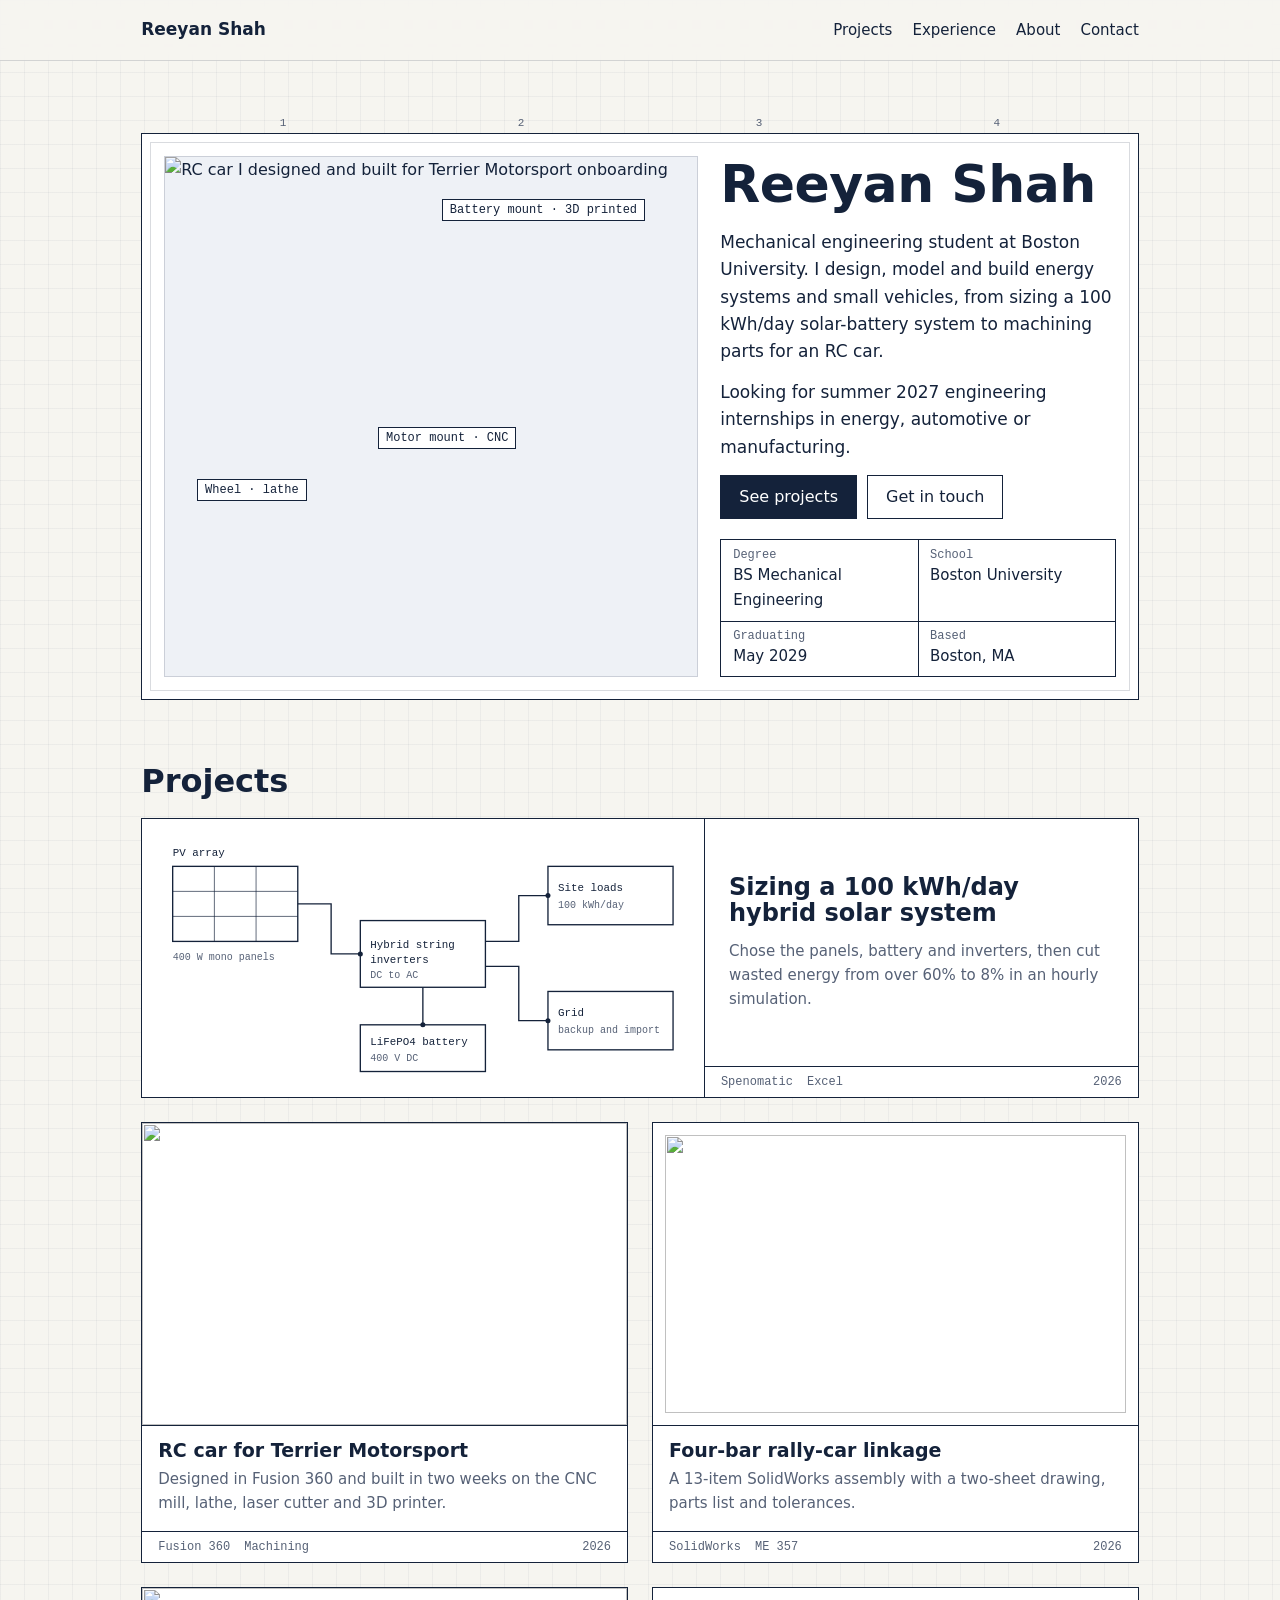
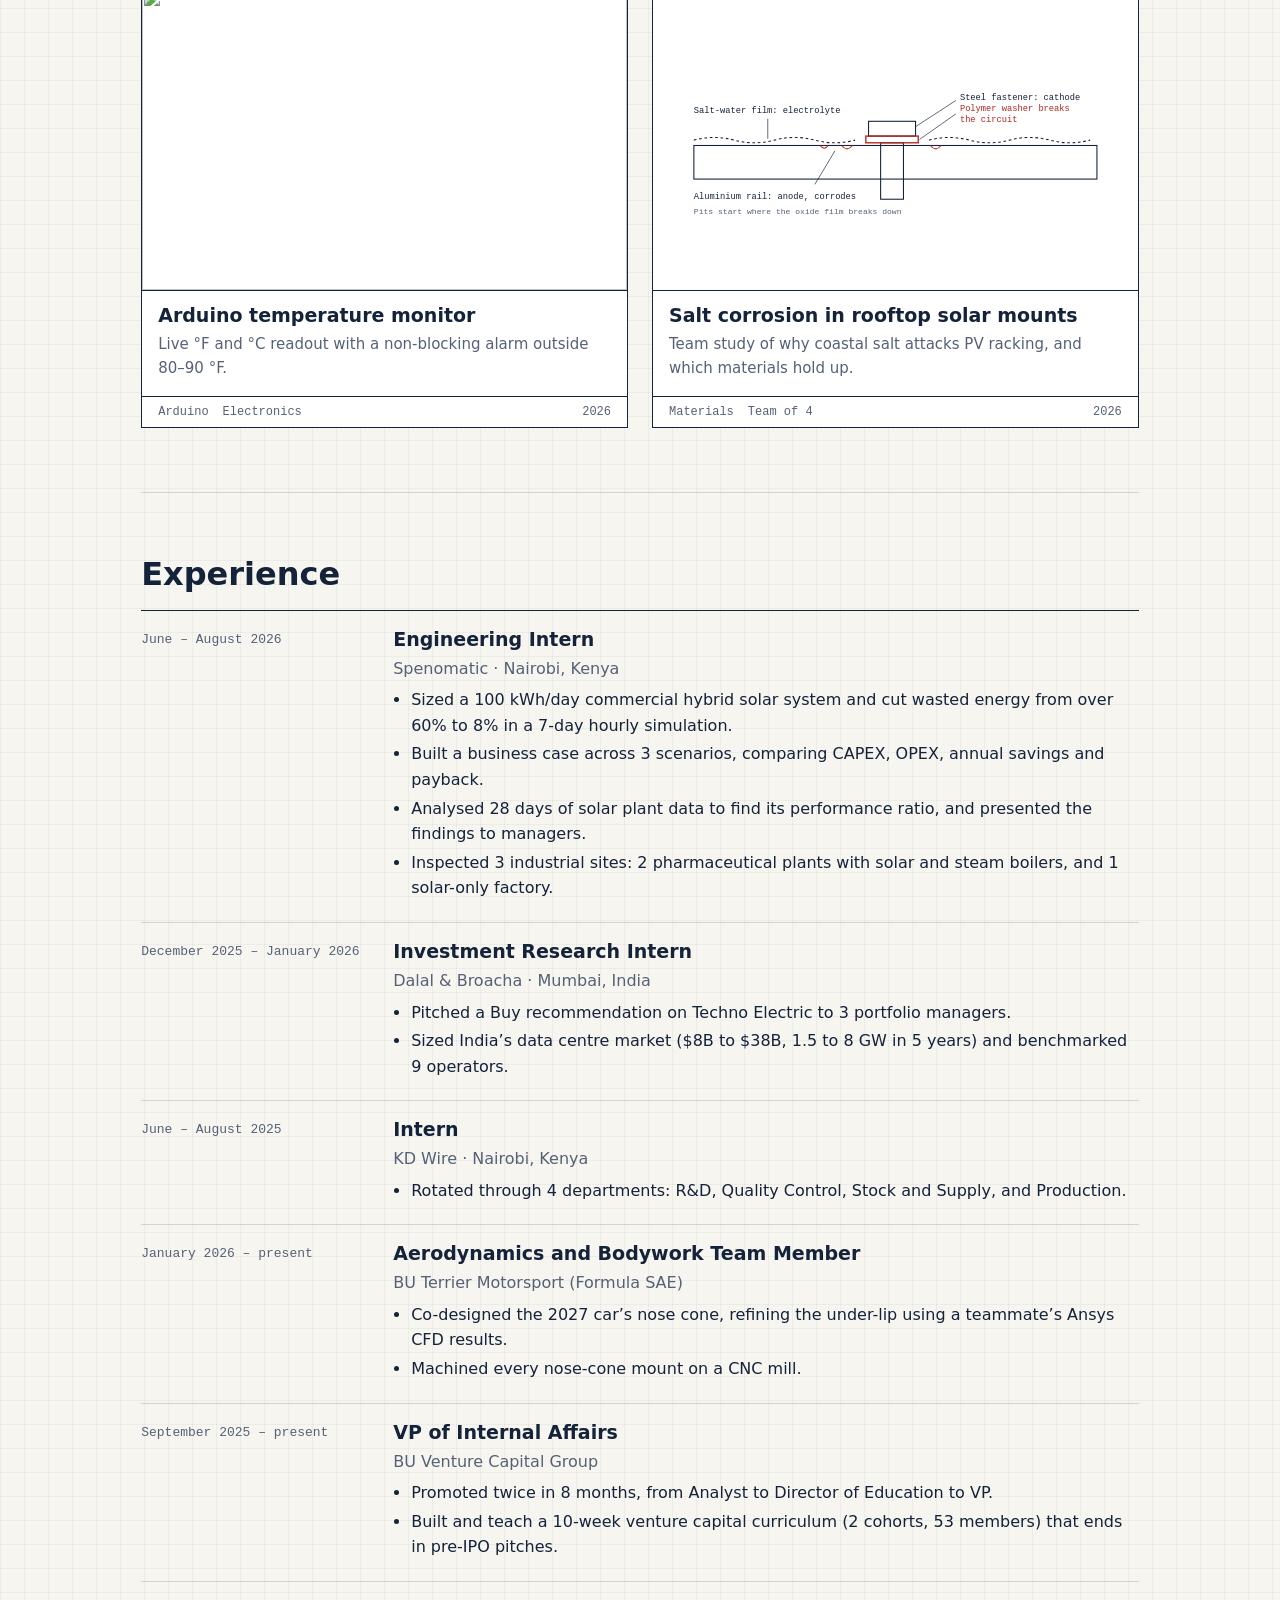
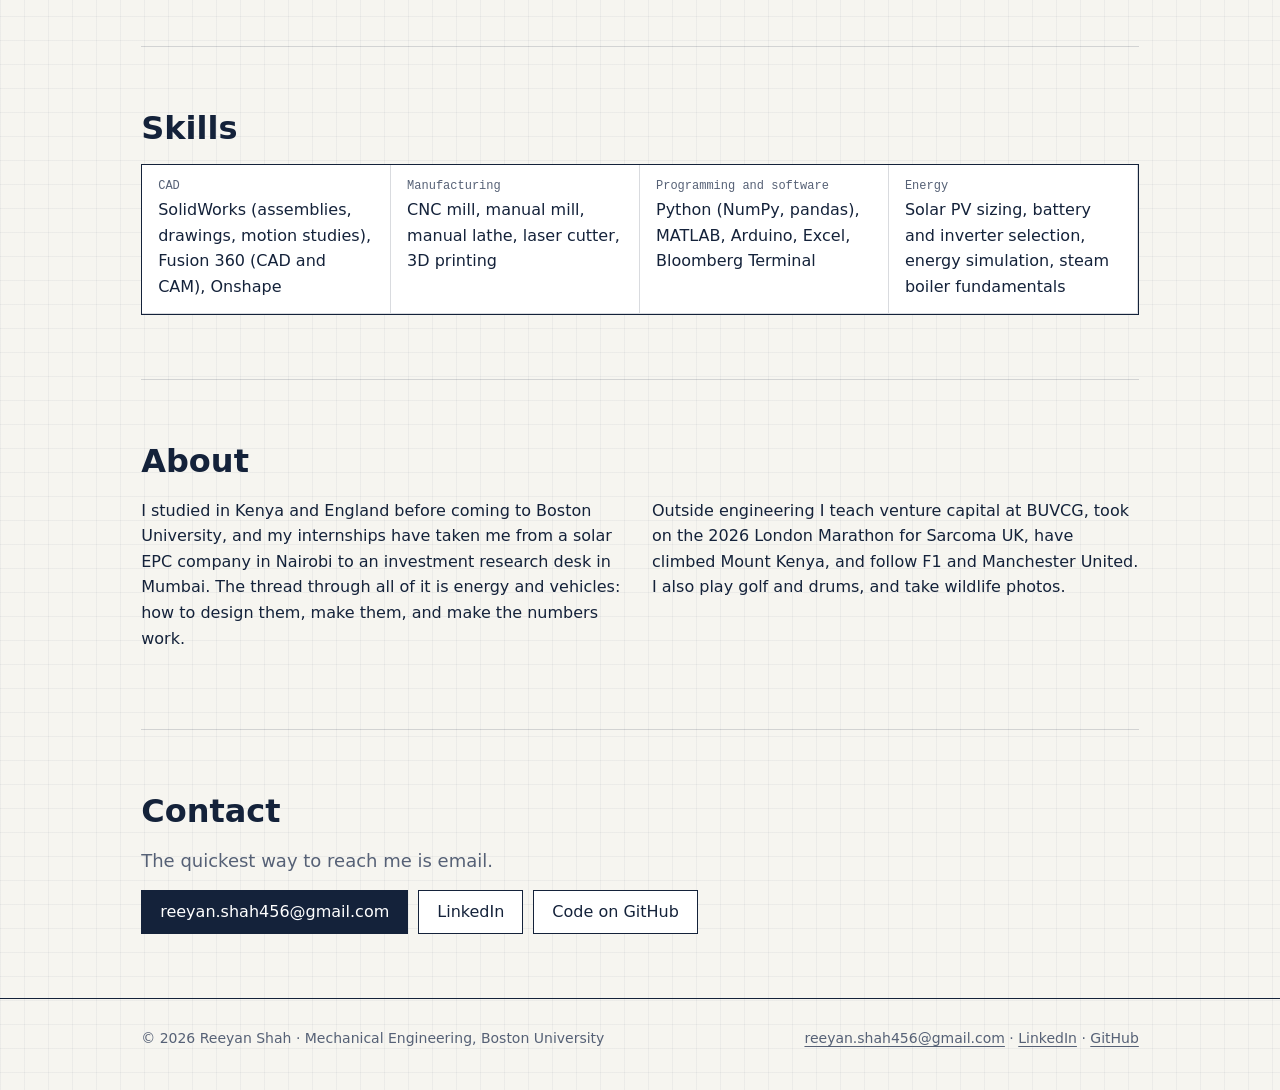
==== index.html @ 86ff1355 "Add files via upload" ====
<!DOCTYPE html>
<html lang="en"><head><meta charset="utf-8"><meta name="viewport" content="width=device-width,initial-scale=1">
<title>Reeyan Shah · Mechanical Engineering</title><meta name="description" content="Portfolio of Reeyan Shah, mechanical engineering student at Boston University.">
<link rel="stylesheet" href="style.css"></head><body>
<header class="top"><div class="wrap"><a class="brand" href="index.html">Reeyan Shah</a><nav aria-label="Main"><a href="index.html#projects">Projects</a><a href="index.html#experience">Experience</a><a href="index.html#about">About</a><a href="index.html#contact">Contact</a></nav></div></header>
<main><div class="wrap hero"><div class="sheet"><div class="zones" aria-hidden="true"><span>1</span><span>2</span><span>3</span><span>4</span></div>
<div class="pic"><img src="img/rc-car.jpg" alt="RC car I designed and built for Terrier Motorsport onboarding">
<span class="callout" style="left:6%;top:62%">Wheel · lathe</span><span class="callout" style="left:52%;top:8%">Battery mount · 3D printed</span><span class="callout" style="left:40%;top:52%">Motor mount · CNC</span></div>
<div class="side"><div><h1>Reeyan Shah</h1><p style="margin-top:16px">Mechanical engineering student at Boston University. I design, model and build energy systems and small vehicles, from sizing a 100 kWh/day solar-battery system to machining parts for an RC car.</p>
<p>Looking for summer 2027 engineering internships in energy, automotive or manufacturing.</p>
<div class="btns"><a class="btn solid" href="#projects">See projects</a><a class="btn" href="#contact">Get in touch</a></div></div>
<div class="tb"><div class=""><small>Degree</small><b>BS Mechanical Engineering</b></div><div class=""><small>School</small><b>Boston University</b></div><div class=""><small>Graduating</small><b>May 2029</b></div><div class=""><small>Based</small><b>Boston, MA</b></div></div></div></div></div>
<div class="wrap"><section id="projects"><h2>Projects</h2><div class="cards"><a class="card wide" href="solar.html"><div class="img contain"><div style="padding:14px;background:var(--paper);height:100%;display:flex;align-items:center"><svg viewBox="0 0 640 300" role="img" aria-labelledby="sst sd" style="width:100%;height:auto;color:var(--ink)"><title id="sst">Hybrid solar system layout</title><desc id="sd">Solar panels feed hybrid string inverters, which charge a 400 volt lithium iron phosphate battery, supply the site's loads, and connect to the grid.</desc>
<g fill="none" stroke="currentColor" stroke-width="1.6">
<rect x="20" y="40" width="150" height="90"/><path d="M20 70h150M20 100h150M70 40v90M120 40v90" stroke-width=".8"/>
<rect x="245" y="105" width="150" height="80"/>
<rect x="470" y="40" width="150" height="70"/>
<rect x="470" y="190" width="150" height="70"/>
<rect x="245" y="230" width="150" height="56"/>
<path d="M170 85h40v60h35M395 130h40v-55h35M395 160h40v65h35M320 185v45"/>
</g>
<g fill="currentColor"><circle cx="245" cy="145" r="3"/><circle cx="470" cy="75" r="3"/><circle cx="470" cy="225" r="3"/><circle cx="320" cy="230" r="3"/></g>
<g font-size="13" fill="currentColor">
<text x="20" y="28">PV array</text><text x="20" y="152" font-size="12" fill="var(--muted)">400 W mono panels</text>
<text x="257" y="138">Hybrid string</text><text x="257" y="156">inverters</text><text x="257" y="174" font-size="12" fill="var(--muted)">DC to AC</text>
<text x="482" y="70">Site loads</text><text x="482" y="90" font-size="12" fill="var(--muted)">100 kWh/day</text>
<text x="482" y="220">Grid</text><text x="482" y="240" font-size="12" fill="var(--muted)">backup and import</text>
<text x="257" y="254">LiFePO4 battery</text><text x="257" y="273" font-size="12" fill="var(--muted)">400 V DC</text>
</g></svg></div></div><div class="body"><h3>Sizing a 100 kWh/day hybrid solar system</h3><p>Chose the panels, battery and inverters, then cut wasted energy from over 60% to 8% in an hourly simulation.</p></div><div class="meta"><span>Spenomatic</span><span>Excel</span><span>2026</span></div></a><a class="card" href="rc-car.html"><div class="img"><img src="img/rc-car.jpg" alt="" loading="lazy"></div><div class="body"><h3>RC car for Terrier Motorsport</h3><p>Designed in Fusion 360 and built in two weeks on the CNC mill, lathe, laser cutter and 3D printer.</p></div><div class="meta"><span>Fusion 360</span><span>Machining</span><span>2026</span></div></a><a class="card" href="four-bar.html"><div class="img contain"><img src="img/fourbar-render.jpg" alt="" loading="lazy"></div><div class="body"><h3>Four-bar rally-car linkage</h3><p>A 13-item SolidWorks assembly with a two-sheet drawing, parts list and tolerances.</p></div><div class="meta"><span>SolidWorks</span><span>ME 357</span><span>2026</span></div></a><a class="card" href="temperature-monitor.html"><div class="img"><img src="img/arduino-front.jpg" alt="" loading="lazy"></div><div class="body"><h3>Arduino temperature monitor</h3><p>Live °F and °C readout with a non-blocking alarm outside 80–90 °F.</p></div><div class="meta"><span>Arduino</span><span>Electronics</span><span>2026</span></div></a><a class="card" href="corrosion.html"><div class="img contain"><div style="padding:14px;background:var(--paper);height:100%;display:flex;align-items:center"><svg viewBox="0 0 680 300" role="img" aria-labelledby="cst cd" style="width:100%;height:auto;color:var(--ink)"><title id="cst">Galvanic corrosion at a mounting bolt</title><desc id="cd">An aluminium rail and a steel bolt sit in a film of salty water, which makes the aluminium corrode. A polymer washer between them breaks the circuit.</desc>
<g fill="none" stroke="currentColor" stroke-width="1.6">
<rect x="40" y="160" width="600" height="50"/>
<rect x="300" y="124" width="70" height="22"/><rect x="318" y="156" width="34" height="84"/>
<path d="M40 152q30-8 60 0t60 0 60 0 60 0M390 152q30-8 60 0t60 0 60 0 60 0" stroke-dasharray="4 4"/>
<path d="M260 160q8 10 16 0M392 160q8 10 16 0M228 160q6 8 12 0" stroke="var(--red)"/>
<path d="M370 132l60-39M376 151l54-38M150 150l0-30M250 168l-30 50" stroke-width="1" />
</g>
<rect x="296" y="146" width="78" height="10" fill="none" stroke="var(--red)" stroke-width="2"/>
<g font-size="13" fill="currentColor">
<text x="436" y="93">Steel fastener: cathode</text>
<text x="436" y="109" fill="var(--red)">Polymer washer breaks</text><text x="436" y="125" fill="var(--red)">the circuit</text>
<text x="40" y="112">Salt-water film: electrolyte</text>
<text x="40" y="240">Aluminium rail: anode, corrodes</text>
<text x="40" y="262" font-size="12" fill="var(--muted)">Pits start where the oxide film breaks down</text>
</g></svg></div></div><div class="body"><h3>Salt corrosion in rooftop solar mounts</h3><p>Team study of why coastal salt attacks PV racking, and which materials hold up.</p></div><div class="meta"><span>Materials</span><span>Team of 4</span><span>2026</span></div></a></div></section>
<section id="experience"><h2>Experience</h2><div class="rows"><div class="row"><div class="when">June – August 2026</div><div><h3>Engineering Intern</h3><div class="org">Spenomatic · Nairobi, Kenya</div><ul><li>Sized a 100 kWh/day commercial hybrid solar system and cut wasted energy from over 60% to 8% in a 7-day hourly simulation.</li><li>Built a business case across 3 scenarios, comparing CAPEX, OPEX, annual savings and payback.</li><li>Analysed 28 days of solar plant data to find its performance ratio, and presented the findings to managers.</li><li>Inspected 3 industrial sites: 2 pharmaceutical plants with solar and steam boilers, and 1 solar-only factory.</li></ul></div></div><div class="row"><div class="when">December 2025 – January 2026</div><div><h3>Investment Research Intern</h3><div class="org">Dalal &amp; Broacha · Mumbai, India</div><ul><li>Pitched a Buy recommendation on Techno Electric to 3 portfolio managers.</li><li>Sized India’s data centre market ($8B to $38B, 1.5 to 8 GW in 5 years) and benchmarked 9 operators.</li></ul></div></div><div class="row"><div class="when">June – August 2025</div><div><h3>Intern</h3><div class="org">KD Wire · Nairobi, Kenya</div><ul><li>Rotated through 4 departments: R&amp;D, Quality Control, Stock and Supply, and Production.</li></ul></div></div><div class="row"><div class="when">January 2026 – present</div><div><h3>Aerodynamics and Bodywork Team Member</h3><div class="org">BU Terrier Motorsport (Formula SAE)</div><ul><li>Co-designed the 2027 car’s nose cone, refining the under-lip using a teammate’s Ansys CFD results.</li><li>Machined every nose-cone mount on a CNC mill.</li></ul></div></div><div class="row"><div class="when">September 2025 – present</div><div><h3>VP of Internal Affairs</h3><div class="org">BU Venture Capital Group</div><ul><li>Promoted twice in 8 months, from Analyst to Director of Education to VP.</li><li>Built and teach a 10-week venture capital curriculum (2 cohorts, 53 members) that ends in pre-IPO pitches.</li></ul></div></div></div></section>
<section id="skills"><h2>Skills</h2><div class="skills">
<div><small>CAD</small>SolidWorks (assemblies, drawings, motion studies), Fusion 360 (CAD and CAM), Onshape</div>
<div><small>Manufacturing</small>CNC mill, manual mill, manual lathe, laser cutter, 3D printing</div>
<div><small>Programming and software</small>Python (NumPy, pandas), MATLAB, Arduino, Excel, Bloomberg Terminal</div>
<div><small>Energy</small>Solar PV sizing, battery and inverter selection, energy simulation, steam boiler fundamentals</div></div></section>
<section id="about"><h2>About</h2><div class="cols"><div><p>I studied in Kenya and England before coming to Boston University, and my internships have taken me from a solar EPC company in Nairobi to an investment research desk in Mumbai. The thread through all of it is energy and vehicles: how to design them, make them, and make the numbers work.</p></div>
<div><p>Outside engineering I teach venture capital at BUVCG, took on the 2026 London Marathon for Sarcoma UK, have climbed Mount Kenya, and follow F1 and Manchester United. I also play golf and drums, and take wildlife photos.</p></div></div></section>
<section id="contact"><h2>Contact</h2><p class="lead">The quickest way to reach me is email.</p>
<div class="btns"><a class="btn solid" href="mailto:reeyan.shah456@gmail.com">reeyan.shah456@gmail.com</a><a class="btn" href="https://www.linkedin.com/in/reeyan-shah-758979296">LinkedIn</a><a class="btn" href="https://github.com/shahrm83-oss">Code on GitHub</a></div></section></div></main>
<footer><div class="wrap"><span>© 2026 Reeyan Shah · Mechanical Engineering, Boston University</span><span><a href="mailto:reeyan.shah456@gmail.com">reeyan.shah456@gmail.com</a> · <a href="https://www.linkedin.com/in/reeyan-shah-758979296">LinkedIn</a> · <a href="https://github.com/shahrm83-oss">GitHub</a></span></div></footer>
<script>{for(const b of document.querySelectorAll('[data-copy]'))b.addEventListener('click',async()=>{const t=document.getElementById(b.dataset.copy).textContent;try{await navigator.clipboard.writeText(t);b.textContent='Copied'}catch(e){b.textContent='Select and copy'}setTimeout(()=>b.textContent='Copy code',1800)})}</script>
</body></html>
---- style.css ----
/*
VOICE: calm, technical, confident; a student engineer's work shown plainly.
IDEA: an engineering drawing sheet: border zones, title blocks, figure numbers.
PICTURE: the real build photo framed as a sheet, with the name in the title block.
COLOUR and TYPE: paper white with faint grid, drafting navy ink, one red revision mark; blueprint at night. IBM Plex Sans + Plex Mono for title-block labels.
LAYOUT: one sheet per page, 1100px content, title blocks under every picture, stacking under 640px.
*/
@font-face{font-family:"IBM Plex Sans";font-style:normal;font-weight:400;font-display:swap;src:url(fonts/ibm-plex-sans-latin-400-normal.woff2) format("woff2")}
@font-face{font-family:"IBM Plex Sans";font-style:normal;font-weight:500;font-display:swap;src:url(fonts/ibm-plex-sans-latin-500-normal.woff2) format("woff2")}
@font-face{font-family:"IBM Plex Sans";font-style:normal;font-weight:600;font-display:swap;src:url(fonts/ibm-plex-sans-latin-600-normal.woff2) format("woff2")}
@font-face{font-family:"IBM Plex Mono";font-style:normal;font-weight:400;font-display:swap;src:url(fonts/ibm-plex-mono-latin-400-normal.woff2) format("woff2")}
@font-face{font-family:"IBM Plex Mono";font-style:normal;font-weight:500;font-display:swap;src:url(fonts/ibm-plex-mono-latin-500-normal.woff2) format("woff2")}

:root{color-scheme:light dark;
--bg:light-dark(#f6f5f0,#0f2135);--paper:light-dark(#ffffff,#132a42);
--ink:light-dark(#14223a,#e6eef8);--muted:light-dark(#566176,#a9b8cc);
--line:light-dark(#14223a,#9fb6d1);--hair:light-dark(rgba(20,34,58,.16),rgba(200,220,245,.18));
--grid:light-dark(rgba(20,34,58,.045),rgba(200,220,245,.06));--red:light-dark(#b3261e,#ff8b80);
--fill:light-dark(#eef1f6,#1a3554)}
:root[data-theme=light]{color-scheme:light}:root[data-theme=dark]{color-scheme:dark}
*{box-sizing:border-box;min-width:0}
html{scroll-padding-top:80px}
body{margin:0;background:var(--bg);color:var(--ink);font:16px/1.6 "IBM Plex Sans",system-ui,sans-serif;overflow-x:clip;
background-image:linear-gradient(var(--grid) 1px,transparent 1px),linear-gradient(90deg,var(--grid) 1px,transparent 1px);background-size:24px 24px}
a{color:inherit;text-underline-offset:3px;text-decoration-thickness:1px}
a:hover{color:var(--red)}
a:focus-visible,button:focus-visible{outline:2px solid var(--red);outline-offset:3px}
img{display:block;max-width:100%;height:auto}
.wrap{max-width:1100px;margin:0 auto;padding:0 max(4vw,16px)}
.mono{font-family:"IBM Plex Mono",ui-monospace,monospace}

header.top{position:sticky;top:0;z-index:5;background:color-mix(in srgb,var(--bg) 92%,transparent);backdrop-filter:blur(6px);border-bottom:1px solid var(--hair)}
header.top .wrap{display:flex;flex-wrap:wrap;align-items:center;justify-content:space-between;gap:8px 24px;min-height:60px}
.brand{font-weight:600;text-decoration:none;font-size:17px}
nav{display:flex;flex-wrap:wrap;gap:4px 20px;font-size:15px}
nav a{text-decoration:none;padding:10px 0}
nav a[aria-current]{text-decoration:underline}

h1,h2,h3{line-height:1.1;text-wrap:balance;margin:0;font-weight:600}
h1{font-size:clamp(34px,5vw,52px);letter-spacing:-.01em}
h2{font-size:clamp(26px,3vw,32px);margin-bottom:18px}
h3{font-size:19px;margin-bottom:6px}
p{margin:0 0 14px;max-width:68ch}
.lead{font-size:18px;color:var(--muted);max-width:60ch}
section{padding:clamp(36px,5vw,72px) 0}
section+section{border-top:1px solid var(--hair)}

/* drawing sheet */
.sheet{position:relative;background:var(--paper);border:1.5px solid var(--line);padding:22px}
.sheet::before{content:"";position:absolute;inset:8px;border:1px solid var(--hair);pointer-events:none}
.zones{position:absolute;left:22px;right:22px;top:-1px;display:flex;justify-content:space-around;font:11px "IBM Plex Mono",monospace;color:var(--muted);transform:translateY(-100%);padding-bottom:4px}
.tb{display:grid;grid-template-columns:repeat(auto-fit,minmax(150px,1fr));border:1.5px solid var(--line);background:var(--paper)}
.tb div{padding:8px 12px;border-right:1px solid var(--line);border-bottom:1px solid var(--line);margin:0 -1px -1px 0}
.tb small{display:block;font:12px "IBM Plex Mono",monospace;color:var(--muted)}
.tb b{font-weight:500;font-size:15px}
.tb .big b{font-size:22px;font-weight:600}

.hero{padding-top:clamp(40px,6vw,72px)}
.hero .sheet{display:grid;grid-template-columns:minmax(0,1.35fr) minmax(0,1fr);gap:22px}
.hero .pic{position:relative;border:1px solid var(--hair);overflow:hidden;background:var(--fill)}
.hero .pic img{width:100%;height:100%;object-fit:cover;aspect-ratio:4/3}
.callout{position:absolute;font:12px "IBM Plex Mono",monospace;color:#14223a;background:#fff;border:1px solid #14223a;padding:3px 7px;white-space:nowrap}
.hero .side{display:flex;flex-direction:column;justify-content:space-between;gap:20px}
.hero .side p{font-size:17px}
.btns{display:flex;flex-wrap:wrap;gap:10px;margin-top:6px}
.btn{display:inline-flex;align-items:center;min-height:44px;padding:0 18px;border:1.5px solid var(--line);text-decoration:none;font-weight:500;background:var(--paper)}
.btn.solid{background:var(--ink);color:var(--paper)}
.btn.solid:hover{color:var(--paper);background:var(--red);border-color:var(--red)}

.cards{display:grid;grid-template-columns:repeat(auto-fit,minmax(min(100%,320px),1fr));gap:24px}
.card{display:flex;flex-direction:column;text-decoration:none;background:var(--paper);border:1.5px solid var(--line);transition:transform .2s}
.card:hover{color:inherit;transform:translateY(-3px)}
.card .img{aspect-ratio:16/10;overflow:hidden;border-bottom:1.5px solid var(--line);background:#fff}
.card .img img{width:100%;height:100%;object-fit:cover}
.card .img.contain img{object-fit:contain;padding:12px}
.card .body{padding:14px 16px 16px;flex:1}
.card .body p{font-size:15px;color:var(--muted);margin:6px 0 0}
.card .meta{display:flex;flex-wrap:wrap;gap:6px 14px;border-top:1px solid var(--line);padding:8px 16px;font:12px "IBM Plex Mono",monospace;color:var(--muted)}
.card .meta span:last-child{margin-left:auto}

.rows{border-top:1.5px solid var(--line)}
.row{display:grid;grid-template-columns:minmax(0,220px) minmax(0,1fr);gap:8px 32px;padding:18px 0;border-bottom:1px solid var(--hair)}
.row .when{font:13px "IBM Plex Mono",monospace;color:var(--muted);padding-top:3px}
.row ul{margin:6px 0 0;padding-left:18px}
.row li{margin:3px 0}
.row .org{color:var(--muted)}

.skills{display:grid;grid-template-columns:repeat(auto-fit,minmax(min(100%,240px),1fr));gap:0;border:1.5px solid var(--line);background:var(--paper)}
.skills div{padding:14px 16px;border-right:1px solid var(--hair);border-bottom:1px solid var(--hair)}
.skills small{display:block;font:12px "IBM Plex Mono",monospace;color:var(--muted);margin-bottom:4px}

/* project pages */
.crumb{font-size:15px;margin:28px 0 14px;display:inline-block}
.ph .sheet{padding:22px}
.ph .tb{margin-top:18px}
.cols{display:grid;grid-template-columns:minmax(0,1fr) minmax(0,1fr);gap:24px;align-items:start}
figure{margin:0}
figure .frame{background:#fff;border:1.5px solid var(--line);padding:10px}
figcaption{font-size:14px;color:var(--muted);margin-top:8px}
figcaption b{font:500 13px "IBM Plex Mono",monospace;color:var(--ink);margin-right:6px}
.facts{display:grid;grid-template-columns:repeat(auto-fit,minmax(min(100%,180px),1fr));gap:12px;margin:8px 0 24px}
.fact{border:1.5px solid var(--line);background:var(--paper);padding:12px 14px}
.fact b{display:block;font-size:clamp(24px,3vw,32px);line-height:1.1}
.fact span{font-size:14px;color:var(--muted)}
table{border-collapse:collapse;width:100%;background:var(--paper);border:1.5px solid var(--line);font-size:15px}
th,td{text-align:left;vertical-align:top;padding:10px 12px;border-bottom:1px solid var(--hair)}
th{font:500 13px "IBM Plex Mono",monospace;color:var(--muted);border-bottom:1.5px solid var(--line)}
.bar{display:grid;grid-template-columns:minmax(0,130px) minmax(0,1fr) 52px;align-items:center;gap:12px;margin:10px 0;font-size:15px}
.bar i{display:block;height:22px;background:var(--ink)}
.bar i.red{background:var(--red)}
.bar em{font-style:normal;font-weight:600;text-align:right}
pre{overflow-x:auto;background:var(--paper);border:1.5px solid var(--line);padding:14px;font:13px/1.5 "IBM Plex Mono",monospace;margin:0}
.codebar{display:flex;justify-content:space-between;align-items:center;margin-bottom:6px;font-size:14px;color:var(--muted)}
.codebar button{min-height:36px;padding:0 14px;border:1.5px solid var(--line);background:var(--paper);color:var(--ink);font:inherit;cursor:pointer}
.note{font-size:14px;color:var(--muted);border-left:3px solid var(--red);padding-left:12px}
.next{display:flex;justify-content:space-between;flex-wrap:wrap;gap:12px;font-weight:500}
ol.steps{padding-left:20px}ol.steps li{margin:6px 0}
svg text{font-family:"IBM Plex Mono",monospace}

footer{border-top:1.5px solid var(--line);padding:28px 0 40px;font-size:14px;color:var(--muted)}
footer .wrap{display:flex;flex-wrap:wrap;gap:8px 24px;justify-content:space-between}

@media(max-width:760px){.hero .sheet,.cols{grid-template-columns:minmax(0,1fr)}.row{grid-template-columns:minmax(0,1fr)}.zones{display:none}}
@media(max-width:600px){table{font-size:13px}.stack thead{display:none}.stack tr{display:grid;padding-block:10px}.stack td{display:flow-root;border:0;padding:3px 12px;padding-inline-start:8.5em}.stack td::before{content:attr(data-l);float:inline-start;width:7.5em;margin-inline-start:-8em;font:12px "IBM Plex Mono",monospace;color:var(--muted)}.callout{display:none}}
@media(prefers-reduced-motion:reduce){.card{transition:none}.card:hover{transform:none}}
@media print{header.top,.btns,.codebar button{display:none}body{background:#fff}}
.card.wide{grid-column:1/-1;display:grid;grid-template-columns:minmax(0,1.3fr) minmax(0,1fr);grid-template-rows:1fr auto}
.card.wide .img{grid-row:1/3;border-bottom:0;border-right:1.5px solid var(--line);aspect-ratio:auto}
.card.wide .body{display:flex;flex-direction:column;justify-content:center;padding:24px}
.card.wide h3{font-size:24px}
@media(max-width:760px){.card.wide{display:flex;flex-direction:column}.card.wide .img{border-right:0;border-bottom:1.5px solid var(--line);aspect-ratio:16/10}}
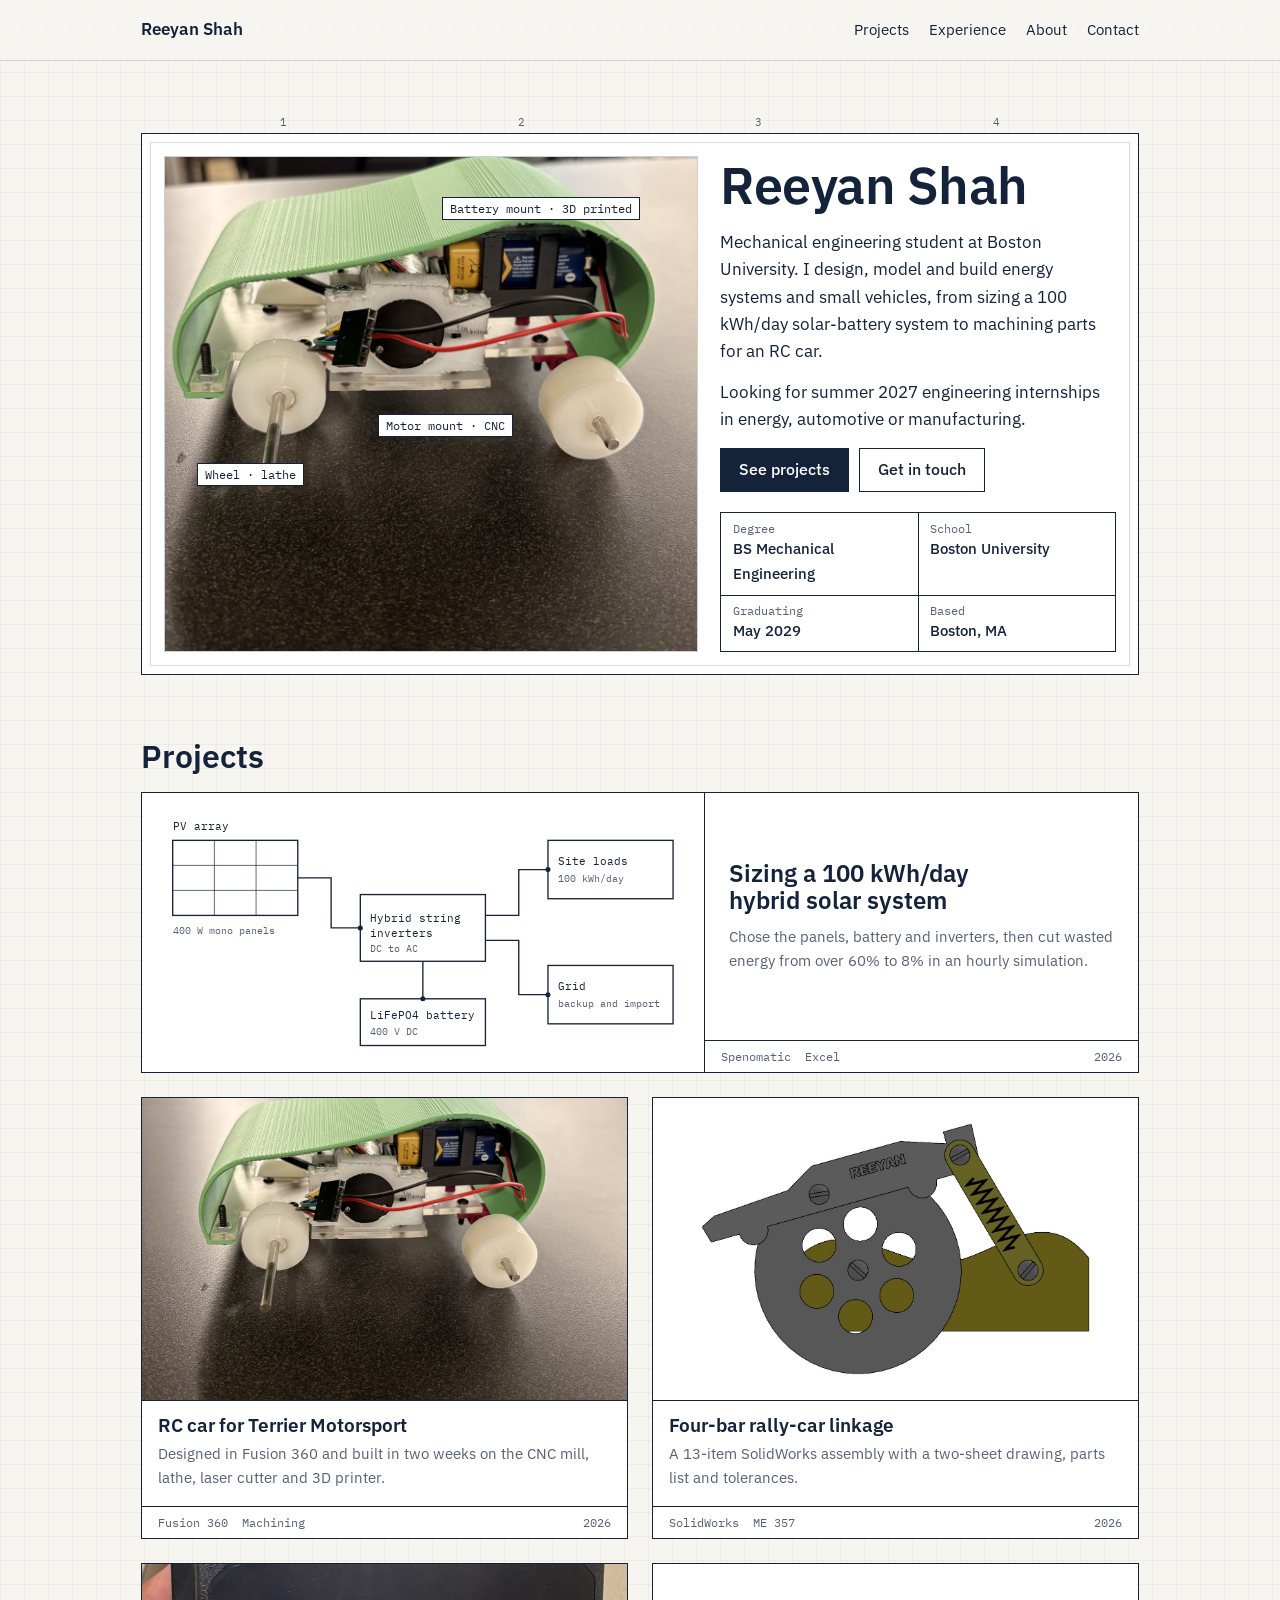
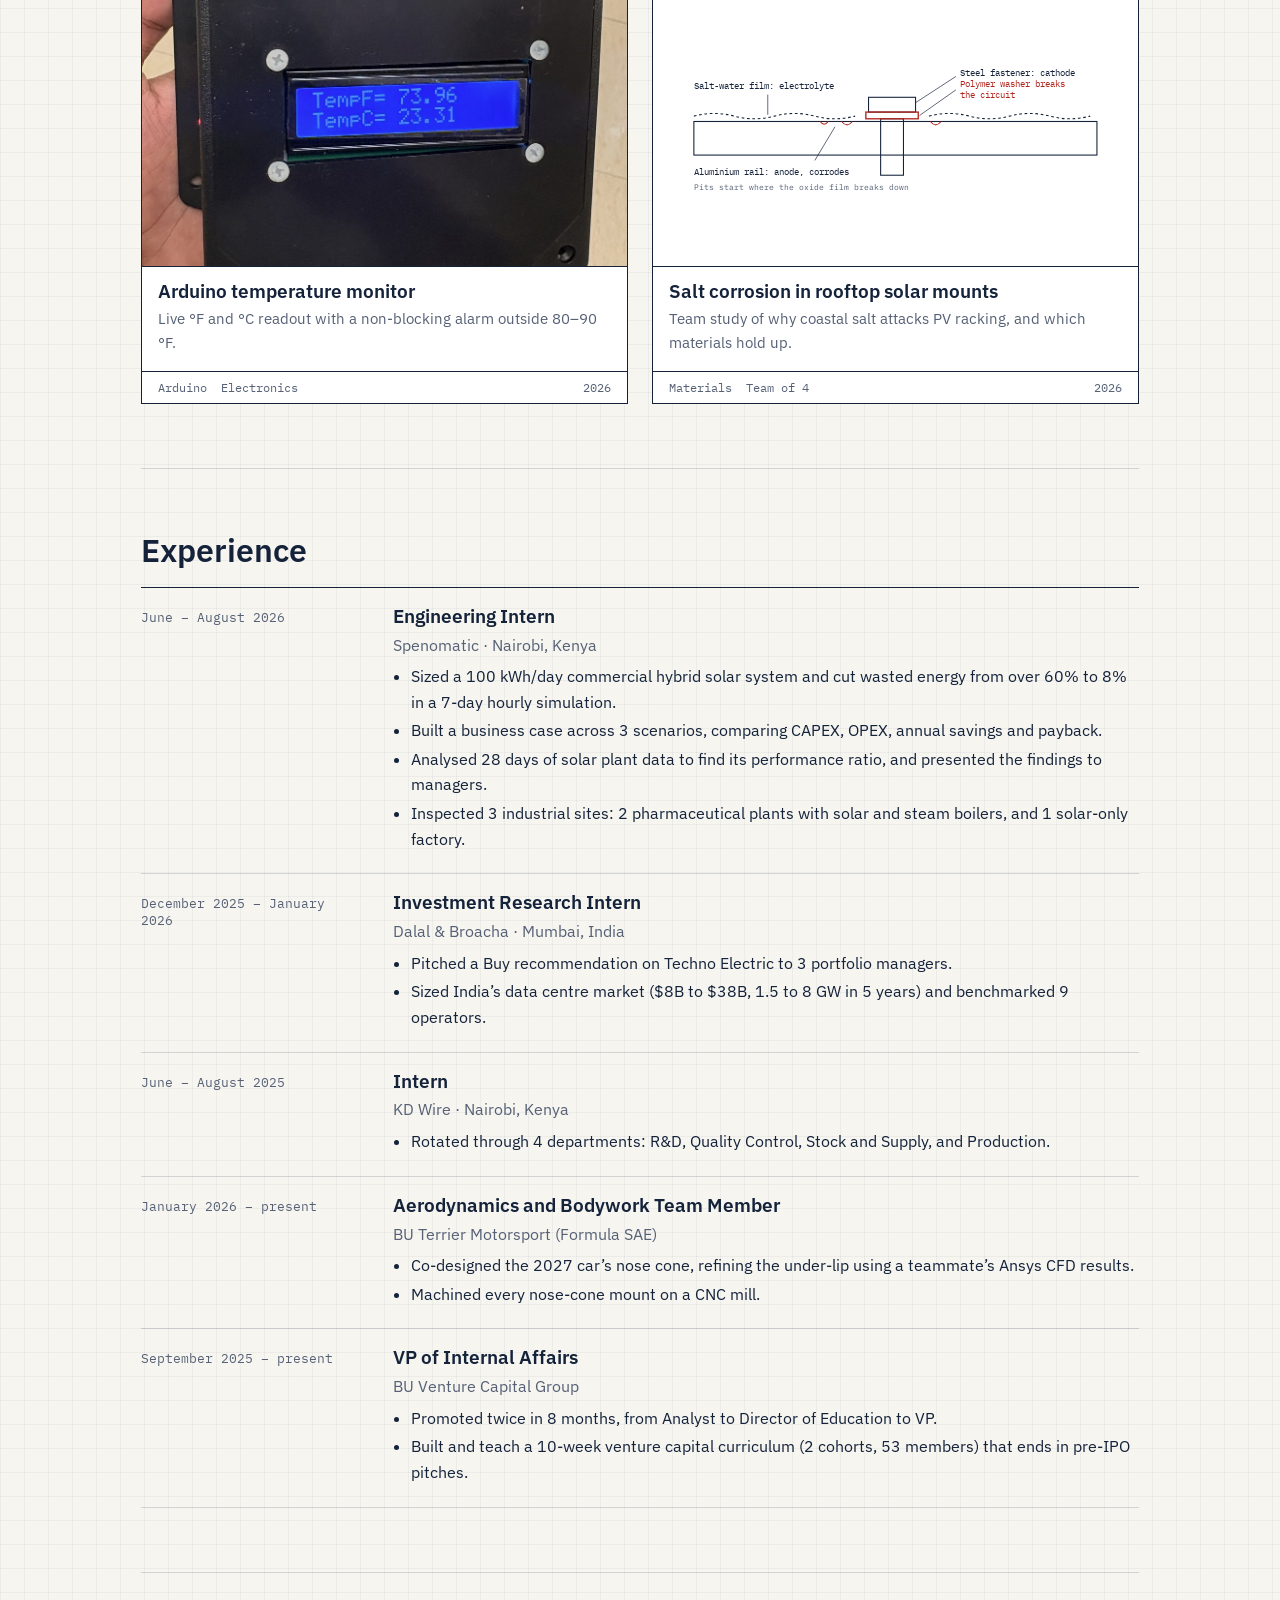
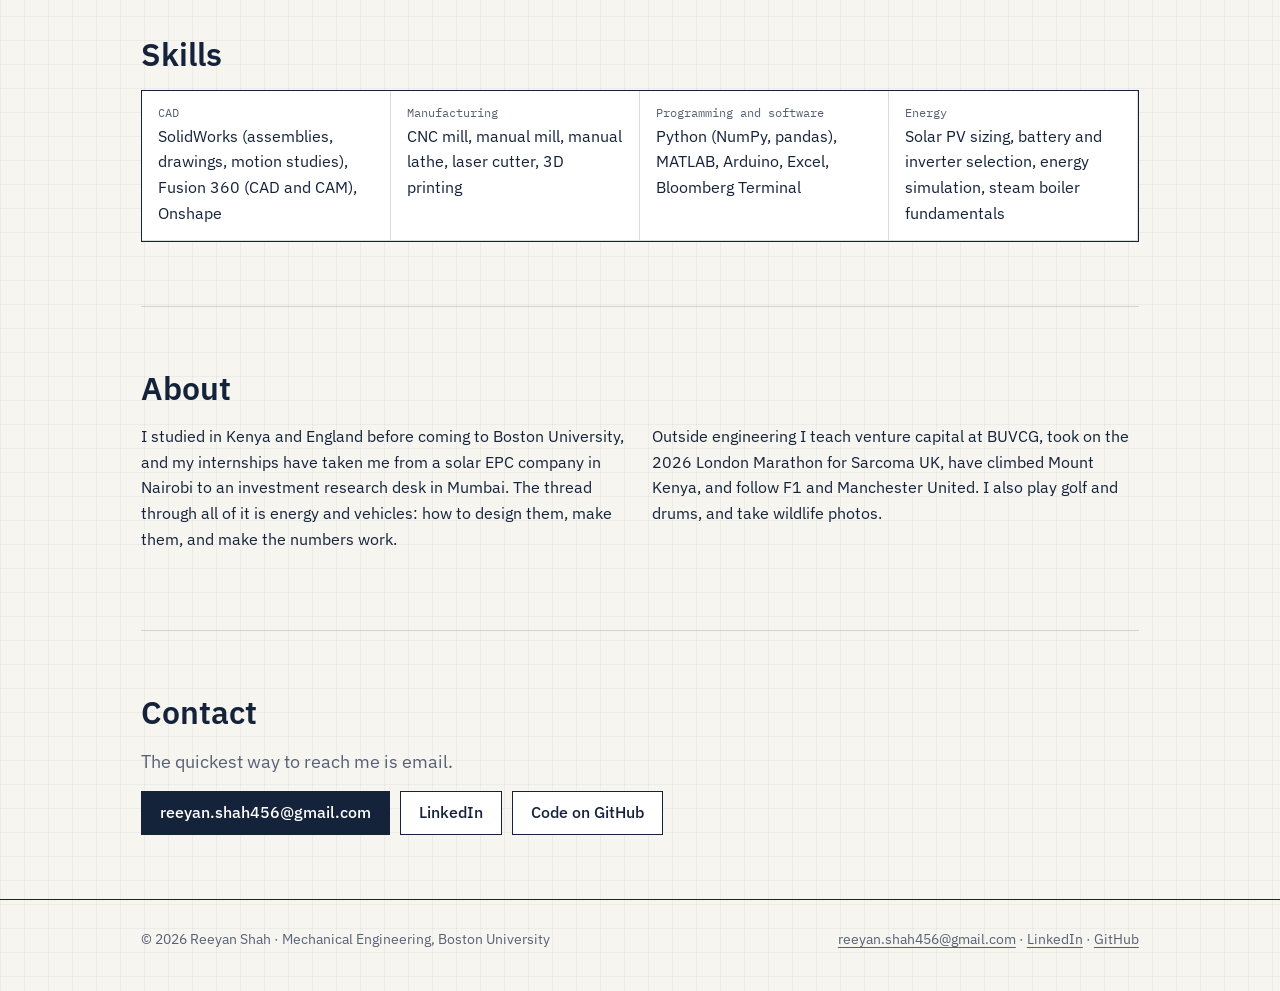
==== commit 305ebfda: "Add files via upload" ====
--- a/index.html
+++ b/index.html
@@ -4,7 +4,7 @@
 <link rel="stylesheet" href="style.css"></head><body>
 <header class="top"><div class="wrap"><a class="brand" href="index.html">Reeyan Shah</a><nav aria-label="Main"><a href="index.html#projects">Projects</a><a href="index.html#experience">Experience</a><a href="index.html#about">About</a><a href="index.html#contact">Contact</a></nav></div></header>
 <main><div class="wrap hero"><div class="sheet"><div class="zones" aria-hidden="true"><span>1</span><span>2</span><span>3</span><span>4</span></div>
-<div class="pic"><img src="img/rc-car.jpg" alt="RC car I designed and built for Terrier Motorsport onboarding">
+<div class="pic"><img src="rc-car.jpg" alt="RC car I designed and built for Terrier Motorsport onboarding">
 <span class="callout" style="left:6%;top:62%">Wheel · lathe</span><span class="callout" style="left:52%;top:8%">Battery mount · 3D printed</span><span class="callout" style="left:40%;top:52%">Motor mount · CNC</span></div>
 <div class="side"><div><h1>Reeyan Shah</h1><p style="margin-top:16px">Mechanical engineering student at Boston University. I design, model and build energy systems and small vehicles, from sizing a 100 kWh/day solar-battery system to machining parts for an RC car.</p>
 <p>Looking for summer 2027 engineering internships in energy, automotive or manufacturing.</p>
@@ -26,7 +26,7 @@
 <text x="482" y="70">Site loads</text><text x="482" y="90" font-size="12" fill="var(--muted)">100 kWh/day</text>
 <text x="482" y="220">Grid</text><text x="482" y="240" font-size="12" fill="var(--muted)">backup and import</text>
 <text x="257" y="254">LiFePO4 battery</text><text x="257" y="273" font-size="12" fill="var(--muted)">400 V DC</text>
-</g></svg></div></div><div class="body"><h3>Sizing a 100 kWh/day hybrid solar system</h3><p>Chose the panels, battery and inverters, then cut wasted energy from over 60% to 8% in an hourly simulation.</p></div><div class="meta"><span>Spenomatic</span><span>Excel</span><span>2026</span></div></a><a class="card" href="rc-car.html"><div class="img"><img src="img/rc-car.jpg" alt="" loading="lazy"></div><div class="body"><h3>RC car for Terrier Motorsport</h3><p>Designed in Fusion 360 and built in two weeks on the CNC mill, lathe, laser cutter and 3D printer.</p></div><div class="meta"><span>Fusion 360</span><span>Machining</span><span>2026</span></div></a><a class="card" href="four-bar.html"><div class="img contain"><img src="img/fourbar-render.jpg" alt="" loading="lazy"></div><div class="body"><h3>Four-bar rally-car linkage</h3><p>A 13-item SolidWorks assembly with a two-sheet drawing, parts list and tolerances.</p></div><div class="meta"><span>SolidWorks</span><span>ME 357</span><span>2026</span></div></a><a class="card" href="temperature-monitor.html"><div class="img"><img src="img/arduino-front.jpg" alt="" loading="lazy"></div><div class="body"><h3>Arduino temperature monitor</h3><p>Live °F and °C readout with a non-blocking alarm outside 80–90 °F.</p></div><div class="meta"><span>Arduino</span><span>Electronics</span><span>2026</span></div></a><a class="card" href="corrosion.html"><div class="img contain"><div style="padding:14px;background:var(--paper);height:100%;display:flex;align-items:center"><svg viewBox="0 0 680 300" role="img" aria-labelledby="cst cd" style="width:100%;height:auto;color:var(--ink)"><title id="cst">Galvanic corrosion at a mounting bolt</title><desc id="cd">An aluminium rail and a steel bolt sit in a film of salty water, which makes the aluminium corrode. A polymer washer between them breaks the circuit.</desc>
+</g></svg></div></div><div class="body"><h3>Sizing a 100 kWh/day hybrid solar system</h3><p>Chose the panels, battery and inverters, then cut wasted energy from over 60% to 8% in an hourly simulation.</p></div><div class="meta"><span>Spenomatic</span><span>Excel</span><span>2026</span></div></a><a class="card" href="rc-car.html"><div class="img"><img src="rc-car.jpg" alt="" loading="lazy"></div><div class="body"><h3>RC car for Terrier Motorsport</h3><p>Designed in Fusion 360 and built in two weeks on the CNC mill, lathe, laser cutter and 3D printer.</p></div><div class="meta"><span>Fusion 360</span><span>Machining</span><span>2026</span></div></a><a class="card" href="four-bar.html"><div class="img contain"><img src="fourbar-render.jpg" alt="" loading="lazy"></div><div class="body"><h3>Four-bar rally-car linkage</h3><p>A 13-item SolidWorks assembly with a two-sheet drawing, parts list and tolerances.</p></div><div class="meta"><span>SolidWorks</span><span>ME 357</span><span>2026</span></div></a><a class="card" href="temperature-monitor.html"><div class="img"><img src="arduino-front.jpg" alt="" loading="lazy"></div><div class="body"><h3>Arduino temperature monitor</h3><p>Live °F and °C readout with a non-blocking alarm outside 80–90 °F.</p></div><div class="meta"><span>Arduino</span><span>Electronics</span><span>2026</span></div></a><a class="card" href="corrosion.html"><div class="img contain"><div style="padding:14px;background:var(--paper);height:100%;display:flex;align-items:center"><svg viewBox="0 0 680 300" role="img" aria-labelledby="cst cd" style="width:100%;height:auto;color:var(--ink)"><title id="cst">Galvanic corrosion at a mounting bolt</title><desc id="cd">An aluminium rail and a steel bolt sit in a film of salty water, which makes the aluminium corrode. A polymer washer between them breaks the circuit.</desc>
 <g fill="none" stroke="currentColor" stroke-width="1.6">
 <rect x="40" y="160" width="600" height="50"/>
 <rect x="300" y="124" width="70" height="22"/><rect x="318" y="156" width="34" height="84"/>
--- a/style.css
+++ b/style.css
@@ -5,11 +5,11 @@
 COLOUR and TYPE: paper white with faint grid, drafting navy ink, one red revision mark; blueprint at night. IBM Plex Sans + Plex Mono for title-block labels.
 LAYOUT: one sheet per page, 1100px content, title blocks under every picture, stacking under 640px.
 */
-@font-face{font-family:"IBM Plex Sans";font-style:normal;font-weight:400;font-display:swap;src:url(fonts/ibm-plex-sans-latin-400-normal.woff2) format("woff2")}
-@font-face{font-family:"IBM Plex Sans";font-style:normal;font-weight:500;font-display:swap;src:url(fonts/ibm-plex-sans-latin-500-normal.woff2) format("woff2")}
-@font-face{font-family:"IBM Plex Sans";font-style:normal;font-weight:600;font-display:swap;src:url(fonts/ibm-plex-sans-latin-600-normal.woff2) format("woff2")}
-@font-face{font-family:"IBM Plex Mono";font-style:normal;font-weight:400;font-display:swap;src:url(fonts/ibm-plex-mono-latin-400-normal.woff2) format("woff2")}
-@font-face{font-family:"IBM Plex Mono";font-style:normal;font-weight:500;font-display:swap;src:url(fonts/ibm-plex-mono-latin-500-normal.woff2) format("woff2")}
+@font-face{font-family:"IBM Plex Sans";font-style:normal;font-weight:400;font-display:swap;src:url(ibm-plex-sans-latin-400-normal.woff2) format("woff2")}
+@font-face{font-family:"IBM Plex Sans";font-style:normal;font-weight:500;font-display:swap;src:url(ibm-plex-sans-latin-500-normal.woff2) format("woff2")}
+@font-face{font-family:"IBM Plex Sans";font-style:normal;font-weight:600;font-display:swap;src:url(ibm-plex-sans-latin-600-normal.woff2) format("woff2")}
+@font-face{font-family:"IBM Plex Mono";font-style:normal;font-weight:400;font-display:swap;src:url(ibm-plex-mono-latin-400-normal.woff2) format("woff2")}
+@font-face{font-family:"IBM Plex Mono";font-style:normal;font-weight:500;font-display:swap;src:url(ibm-plex-mono-latin-500-normal.woff2) format("woff2")}
 
 :root{color-scheme:light dark;
 --bg:light-dark(#f6f5f0,#0f2135);--paper:light-dark(#ffffff,#132a42);
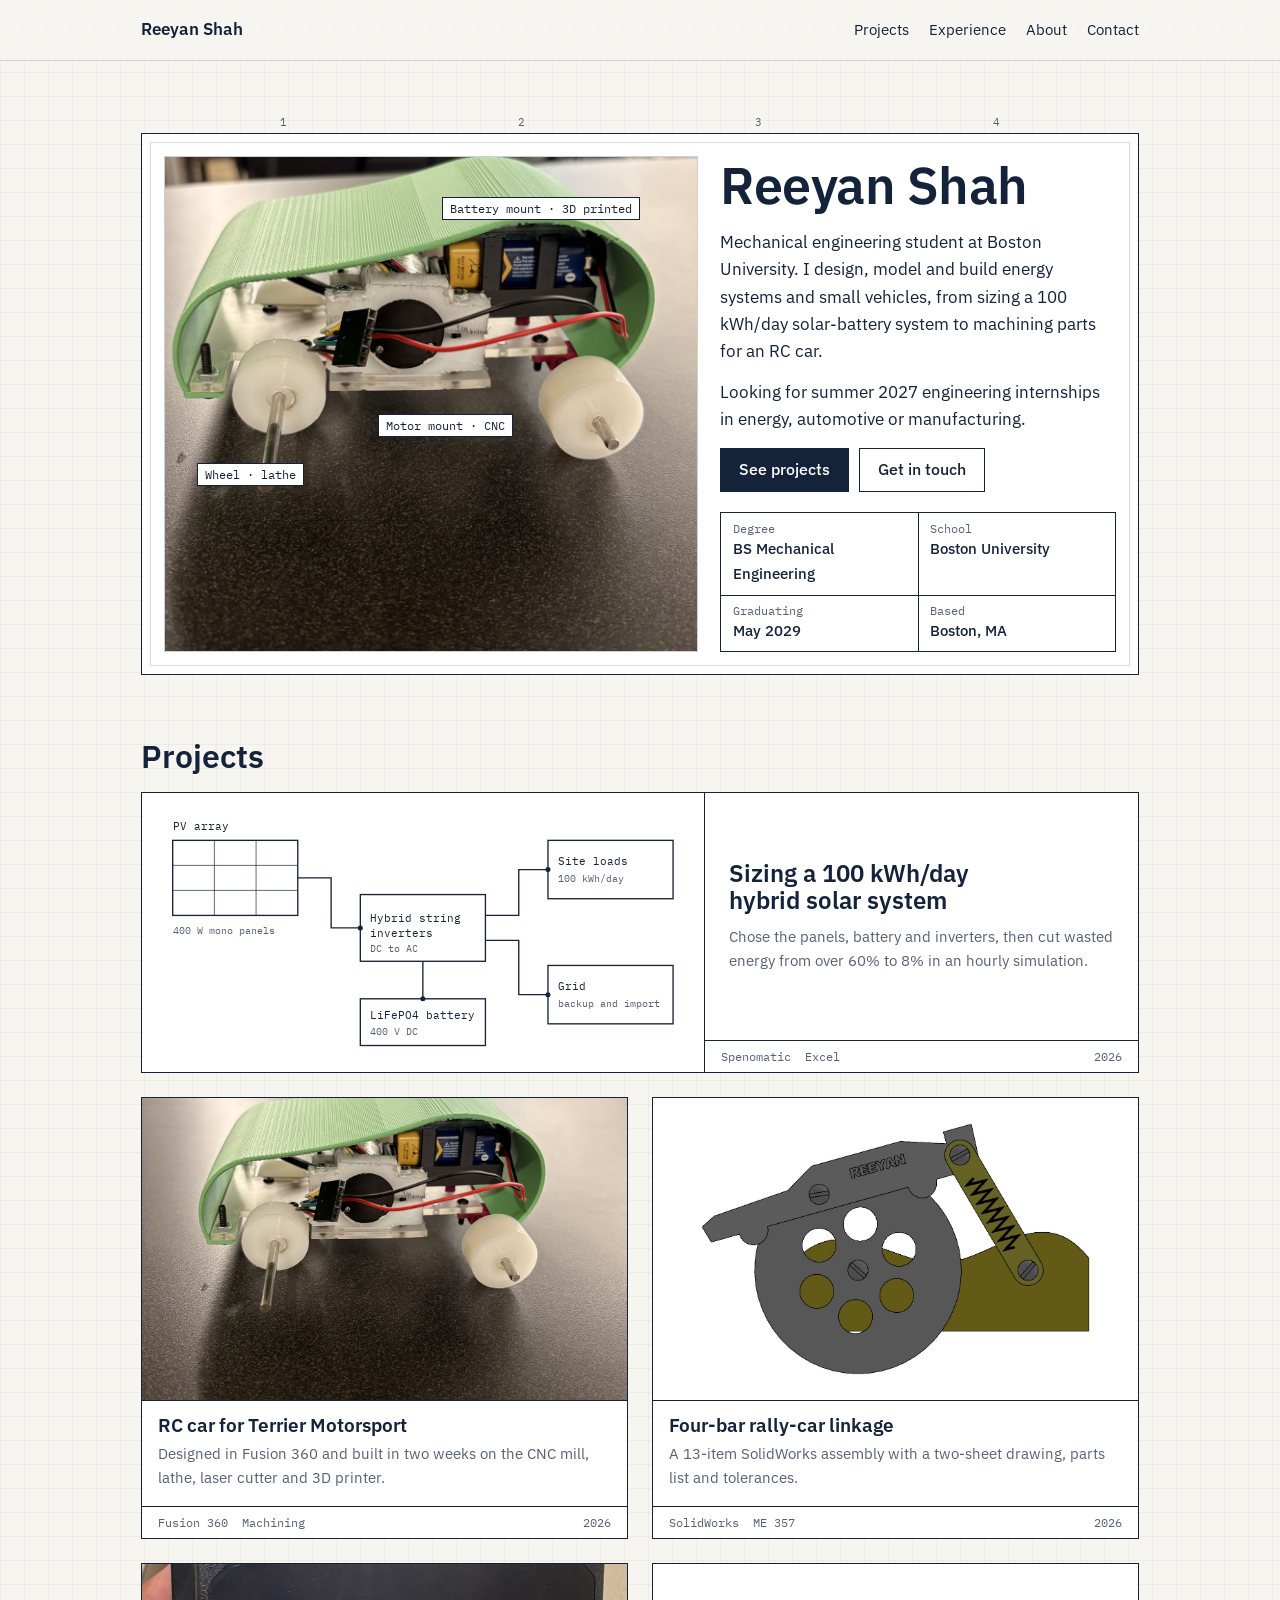
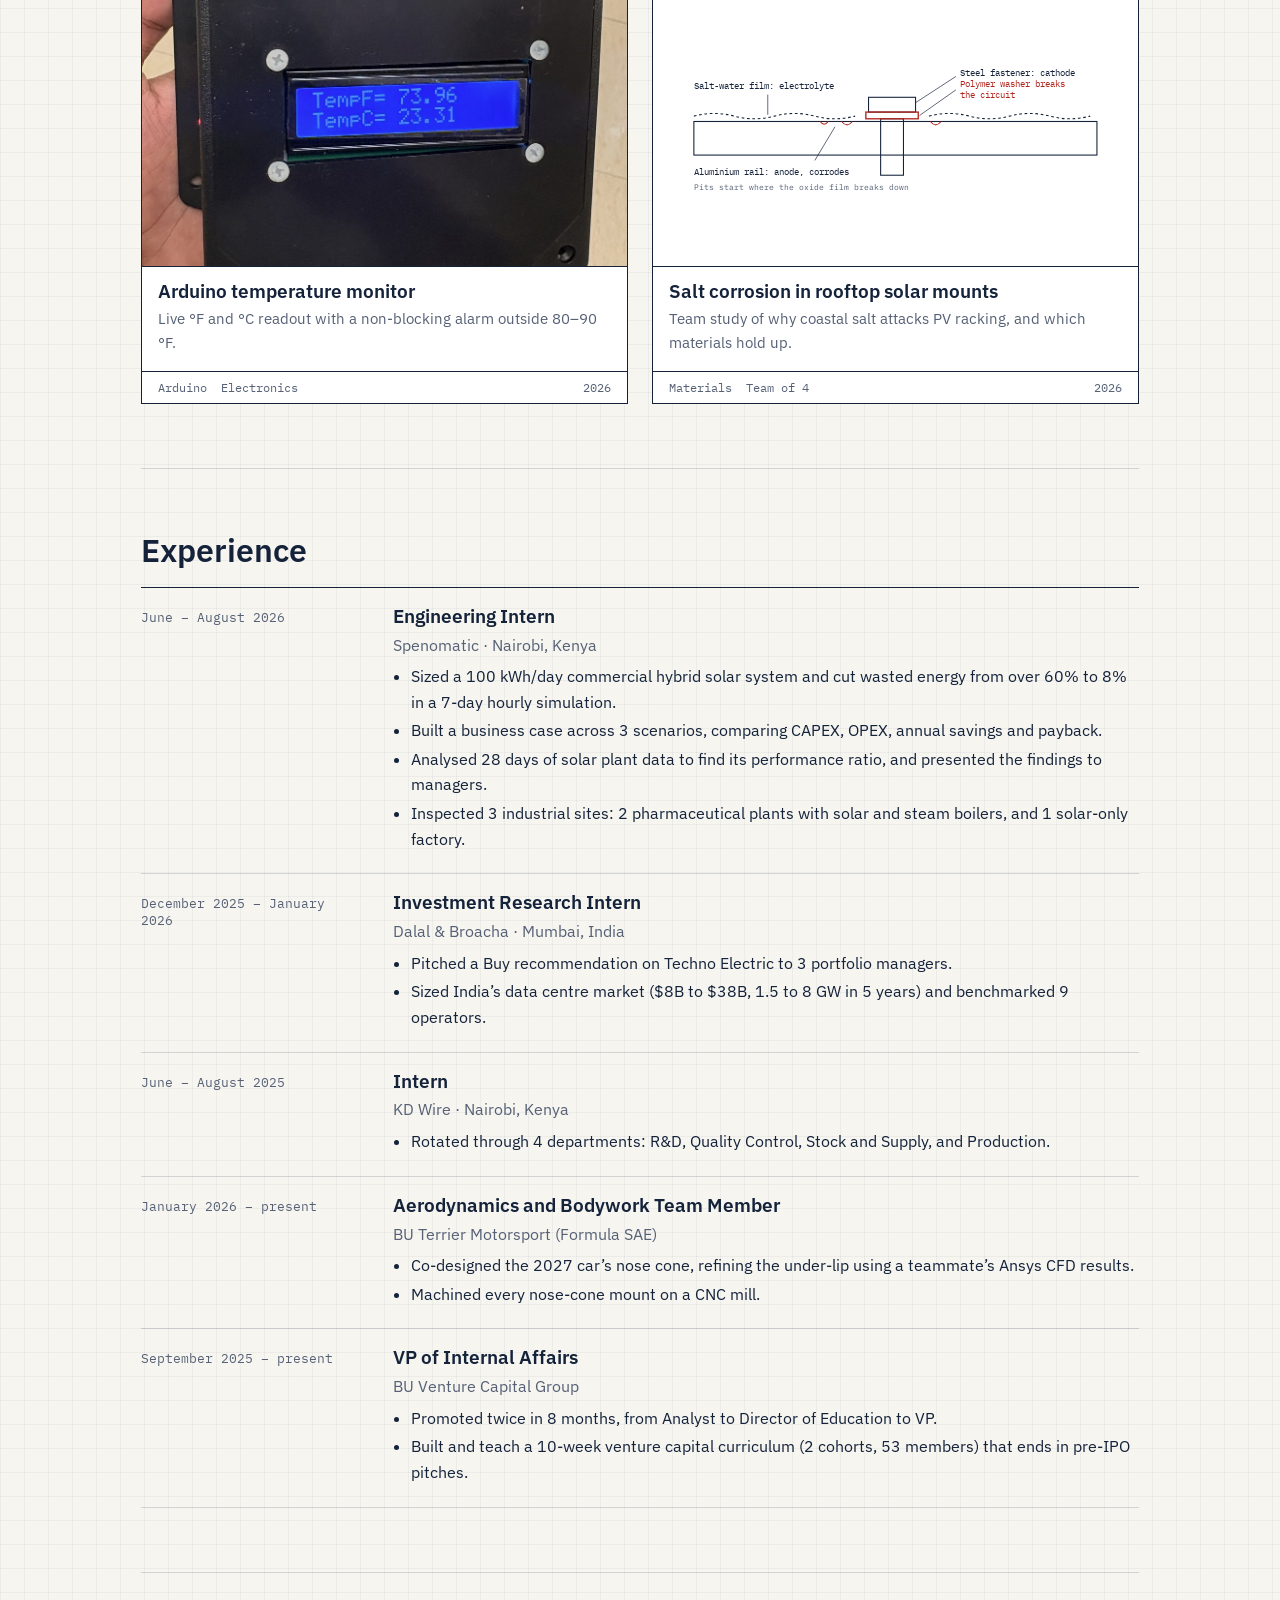
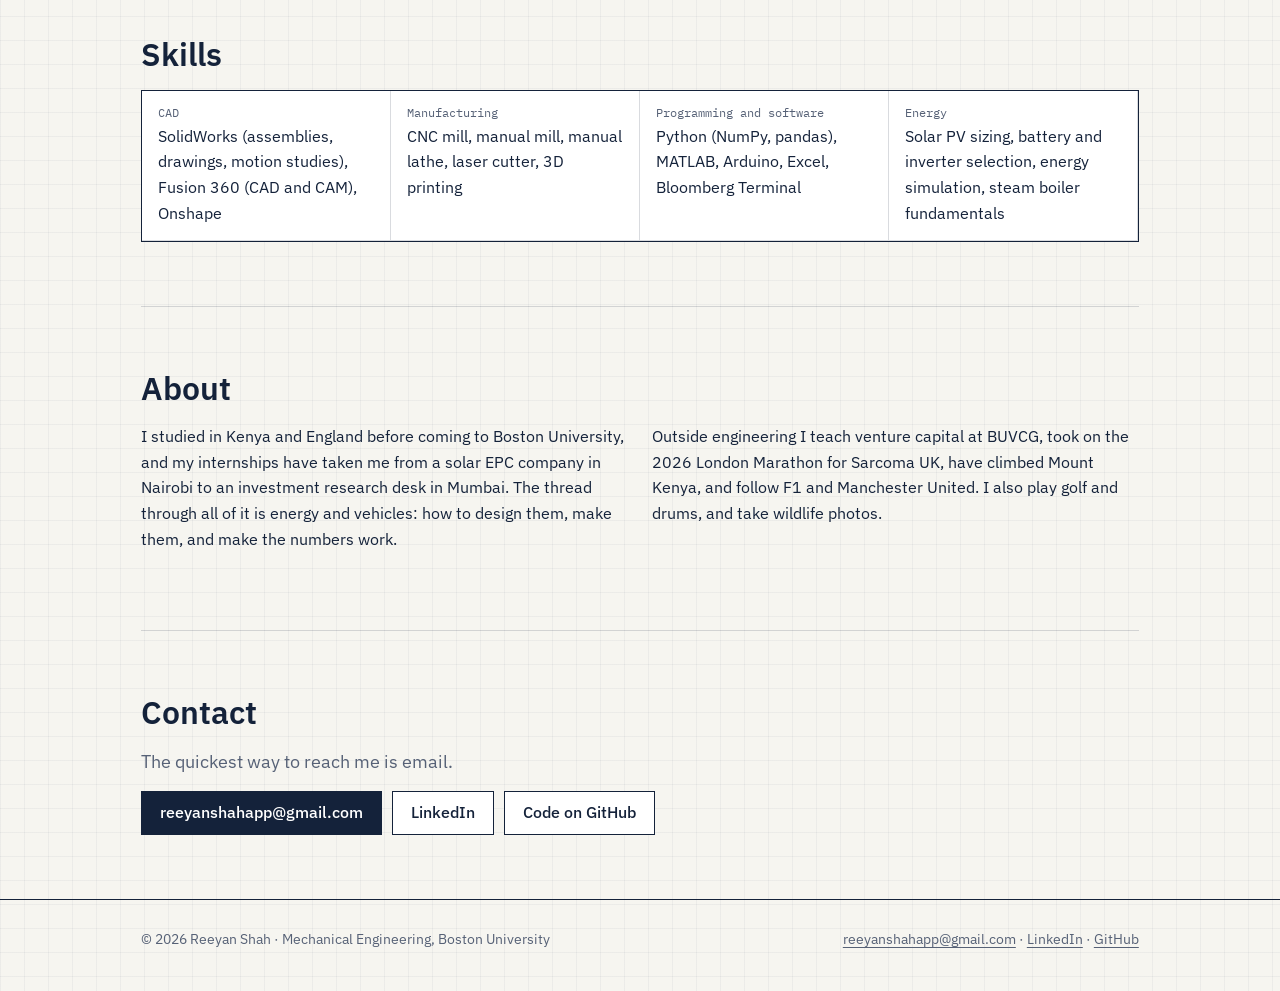
==== commit 8eb8329d: "Add files via upload" ====
--- a/index.html
+++ b/index.html
@@ -51,7 +51,7 @@
 <section id="about"><h2>About</h2><div class="cols"><div><p>I studied in Kenya and England before coming to Boston University, and my internships have taken me from a solar EPC company in Nairobi to an investment research desk in Mumbai. The thread through all of it is energy and vehicles: how to design them, make them, and make the numbers work.</p></div>
 <div><p>Outside engineering I teach venture capital at BUVCG, took on the 2026 London Marathon for Sarcoma UK, have climbed Mount Kenya, and follow F1 and Manchester United. I also play golf and drums, and take wildlife photos.</p></div></div></section>
 <section id="contact"><h2>Contact</h2><p class="lead">The quickest way to reach me is email.</p>
-<div class="btns"><a class="btn solid" href="mailto:reeyan.shah456@gmail.com">reeyan.shah456@gmail.com</a><a class="btn" href="https://www.linkedin.com/in/reeyan-shah-758979296">LinkedIn</a><a class="btn" href="https://github.com/shahrm83-oss">Code on GitHub</a></div></section></div></main>
-<footer><div class="wrap"><span>© 2026 Reeyan Shah · Mechanical Engineering, Boston University</span><span><a href="mailto:reeyan.shah456@gmail.com">reeyan.shah456@gmail.com</a> · <a href="https://www.linkedin.com/in/reeyan-shah-758979296">LinkedIn</a> · <a href="https://github.com/shahrm83-oss">GitHub</a></span></div></footer>
+<div class="btns"><a class="btn solid" href="mailto:reeyanshahapp@gmail.com">reeyanshahapp@gmail.com</a><a class="btn" href="https://www.linkedin.com/in/reeyan-shah-758979296">LinkedIn</a><a class="btn" href="https://github.com/shahrm83-oss">Code on GitHub</a></div></section></div></main>
+<footer><div class="wrap"><span>© 2026 Reeyan Shah · Mechanical Engineering, Boston University</span><span><a href="mailto:reeyanshahapp@gmail.com">reeyanshahapp@gmail.com</a> · <a href="https://www.linkedin.com/in/reeyan-shah-758979296">LinkedIn</a> · <a href="https://github.com/shahrm83-oss">GitHub</a></span></div></footer>
 <script>{for(const b of document.querySelectorAll('[data-copy]'))b.addEventListener('click',async()=>{const t=document.getElementById(b.dataset.copy).textContent;try{await navigator.clipboard.writeText(t);b.textContent='Copied'}catch(e){b.textContent='Select and copy'}setTimeout(()=>b.textContent='Copy code',1800)})}</script>
 </body></html>
